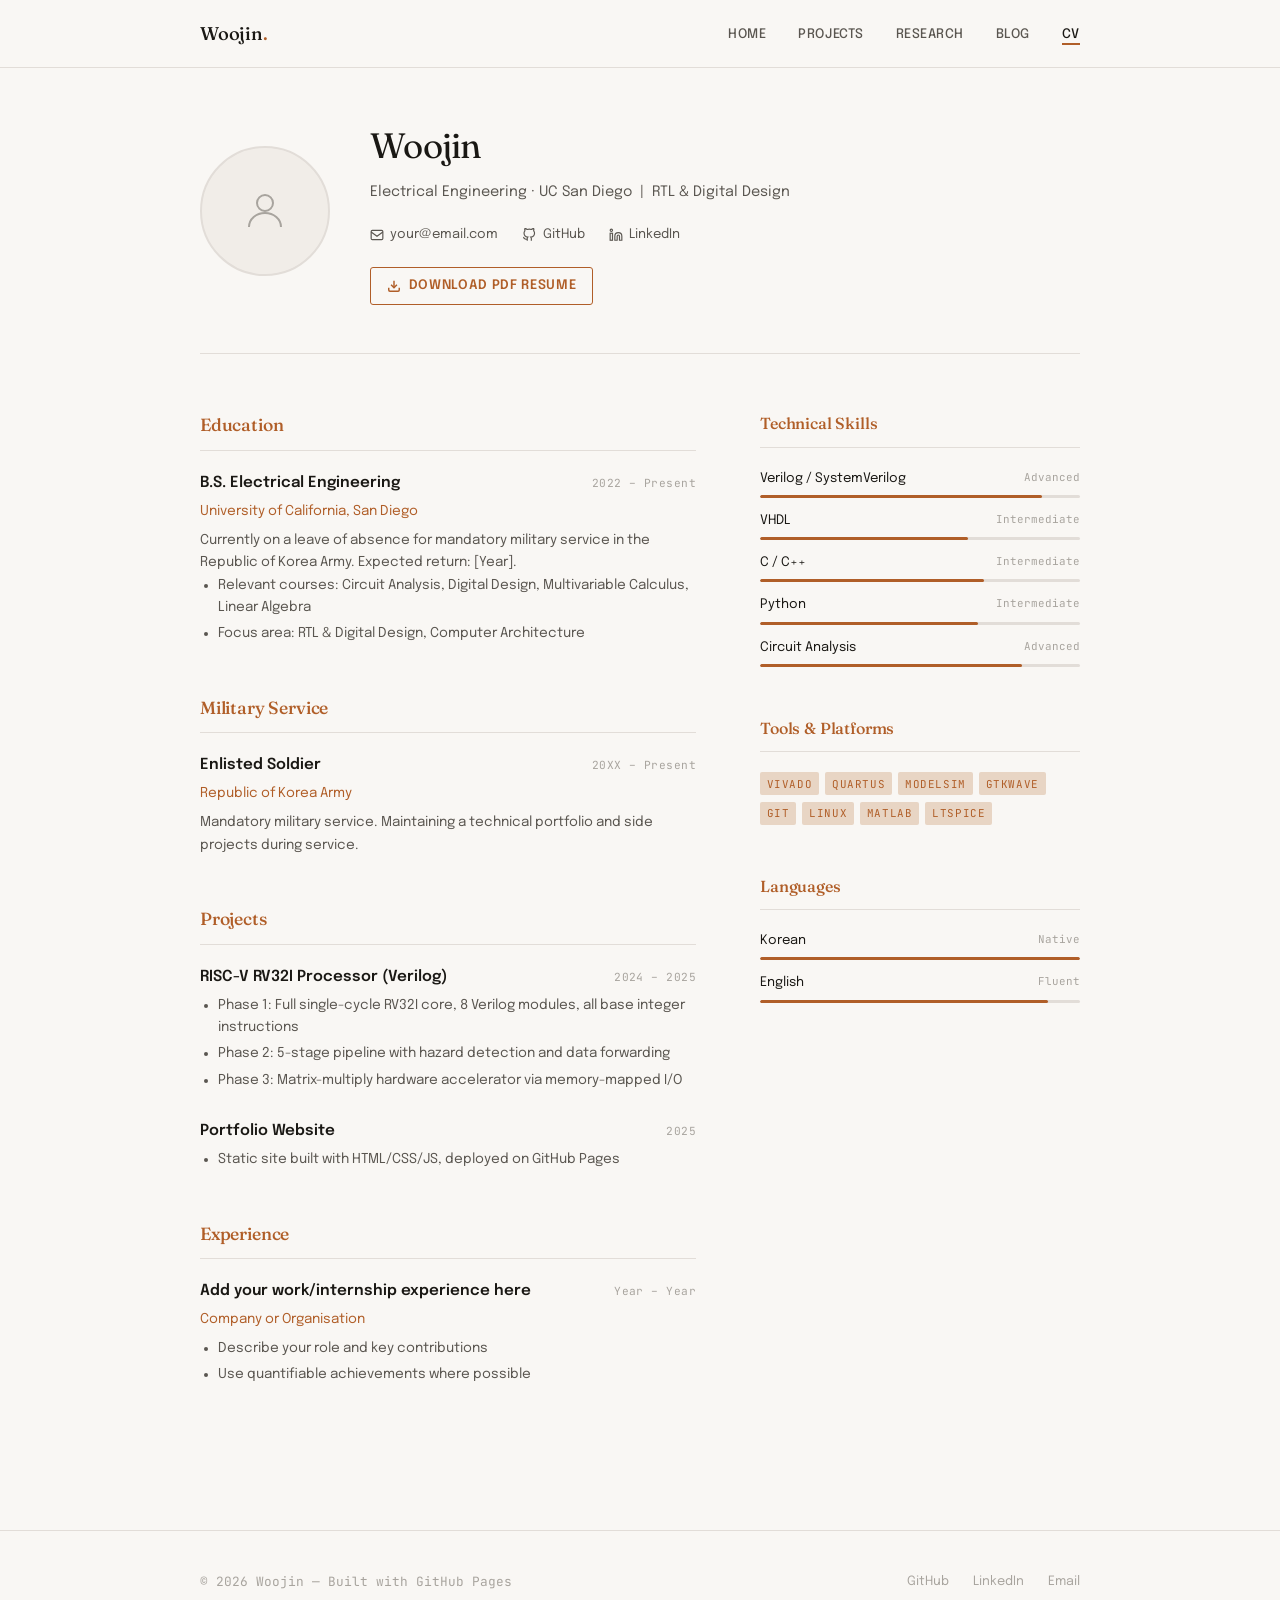
==== cv.html @ 9d66fb84 "Add files via upload" ====
<!DOCTYPE html>
<html lang="en">
<head>
  <meta charset="UTF-8" />
  <meta name="viewport" content="width=device-width, initial-scale=1.0" />
  <title>CV — Woojin</title>
  <meta name="description" content="Curriculum Vitae — Woojin." />
  <link rel="stylesheet" href="/css/style.css" />
</head>
<body>

<!-- Nav injected by nav.js -->

<main class="page-content">
  <div class="container">

    <!-- ── TOP: PHOTO + CONTACT ── -->
    <div class="cv-top">
      <div class="cv-photo">
        <!-- Replace with your photo -->
        <!-- <img src="/assets/photo.jpg" alt="Woojin" /> -->
        <svg width="48" height="48" viewBox="0 0 24 24" fill="none" stroke="#A8A49E" stroke-width="1">
          <circle cx="12" cy="8" r="4"/><path d="M4 20c0-4 3.6-7 8-7s8 3 8 7"/>
        </svg>
      </div>
      <div class="cv-info">
        <h1>Woojin</h1>
        <p class="cv-title">Electrical Engineering · UC San Diego &nbsp;|&nbsp; RTL &amp; Digital Design</p>
        <div class="cv-contacts">
          <a href="mailto:your@email.com">
            <svg viewBox="0 0 24 24" fill="none" stroke="currentColor" stroke-width="2"><rect x="2" y="4" width="20" height="16" rx="2"/><path d="M2 7l10 7 10-7"/></svg>
            your@email.com
          </a>
          <a href="https://github.com/YOUR_USERNAME" target="_blank" rel="noopener">
            <svg viewBox="0 0 24 24" fill="none" stroke="currentColor" stroke-width="2"><path d="M9 19c-5 1.5-5-2.5-7-3m14 6v-3.87a3.37 3.37 0 0 0-.94-2.61c3.14-.35 6.44-1.54 6.44-7A5.44 5.44 0 0 0 20 4.77 5.07 5.07 0 0 0 19.91 1S18.73.65 16 2.48a13.38 13.38 0 0 0-7 0C6.27.65 5.09 1 5.09 1A5.07 5.07 0 0 0 5 4.77a5.44 5.44 0 0 0-1.5 3.78c0 5.42 3.3 6.61 6.44 7A3.37 3.37 0 0 0 9 18.13V22"/></svg>
            GitHub
          </a>
          <a href="https://linkedin.com/in/YOUR_PROFILE" target="_blank" rel="noopener">
            <svg viewBox="0 0 24 24" fill="none" stroke="currentColor" stroke-width="2"><path d="M16 8a6 6 0 0 1 6 6v7h-4v-7a2 2 0 0 0-2-2 2 2 0 0 0-2 2v7h-4v-7a6 6 0 0 1 6-6z"/><rect x="2" y="9" width="4" height="12"/><circle cx="4" cy="4" r="2"/></svg>
            LinkedIn
          </a>
          <!-- Add more: Twitter/X, personal site, etc. -->
        </div>
        <!-- PDF Download -->
        <a class="cv-download" href="/assets/resume.pdf" target="_blank" rel="noopener">
          <svg width="14" height="14" viewBox="0 0 24 24" fill="none" stroke="currentColor" stroke-width="2.5"><path d="M21 15v4a2 2 0 0 1-2 2H5a2 2 0 0 1-2-2v-4"/><polyline points="7 10 12 15 17 10"/><line x1="12" y1="15" x2="12" y2="3"/></svg>
          Download PDF Resume
        </a>
      </div>
    </div>

    <!-- ── BODY: MAIN + SIDEBAR ── -->
    <div class="cv-body">

      <!-- Main column -->
      <div class="cv-main">

        <!-- Education -->
        <div class="cv-section">
          <h2>Education</h2>
          <div class="cv-entry">
            <div class="cv-entry-header">
              <h3>B.S. Electrical Engineering</h3>
              <span class="period">2022 – Present</span>
            </div>
            <p class="institution">University of California, San Diego</p>
            <p>Currently on a leave of absence for mandatory military service in the Republic of Korea Army. Expected return: [Year].</p>
            <ul>
              <li>Relevant courses: Circuit Analysis, Digital Design, Multivariable Calculus, Linear Algebra</li>
              <li>Focus area: RTL &amp; Digital Design, Computer Architecture</li>
            </ul>
          </div>
        </div>

        <!-- Military Service -->
        <div class="cv-section">
          <h2>Military Service</h2>
          <div class="cv-entry">
            <div class="cv-entry-header">
              <h3>Enlisted Soldier</h3>
              <span class="period">20XX – Present</span>
            </div>
            <p class="institution">Republic of Korea Army</p>
            <p>Mandatory military service. Maintaining a technical portfolio and side projects during service.</p>
          </div>
        </div>

        <!-- Projects -->
        <div class="cv-section">
          <h2>Projects</h2>
          <div class="cv-entry">
            <div class="cv-entry-header">
              <h3>RISC-V RV32I Processor (Verilog)</h3>
              <span class="period">2024 – 2025</span>
            </div>
            <ul>
              <li>Phase 1: Full single-cycle RV32I core, 8 Verilog modules, all base integer instructions</li>
              <li>Phase 2: 5-stage pipeline with hazard detection and data forwarding</li>
              <li>Phase 3: Matrix-multiply hardware accelerator via memory-mapped I/O</li>
            </ul>
          </div>
          <div class="cv-entry">
            <div class="cv-entry-header">
              <h3>Portfolio Website</h3>
              <span class="period">2025</span>
            </div>
            <ul>
              <li>Static site built with HTML/CSS/JS, deployed on GitHub Pages</li>
            </ul>
          </div>
        </div>

        <!-- Experience -->
        <div class="cv-section">
          <h2>Experience</h2>
          <div class="cv-entry">
            <div class="cv-entry-header">
              <h3>Add your work/internship experience here</h3>
              <span class="period">Year – Year</span>
            </div>
            <p class="institution">Company or Organisation</p>
            <ul>
              <li>Describe your role and key contributions</li>
              <li>Use quantifiable achievements where possible</li>
            </ul>
          </div>
        </div>

      </div>

      <!-- Sidebar -->
      <div class="cv-sidebar">

        <!-- Technical Skills -->
        <div class="cv-section">
          <h2>Technical Skills</h2>
          <div class="skill-list">
            <div class="skill-item">
              <div class="skill-name"><span>Verilog / SystemVerilog</span><span style="font-family:var(--font-mono);font-size:0.68rem;color:var(--ink-faint);">Advanced</span></div>
              <div class="skill-bar"><div class="skill-bar-fill" style="width:88%"></div></div>
            </div>
            <div class="skill-item">
              <div class="skill-name"><span>VHDL</span><span style="font-family:var(--font-mono);font-size:0.68rem;color:var(--ink-faint);">Intermediate</span></div>
              <div class="skill-bar"><div class="skill-bar-fill" style="width:65%"></div></div>
            </div>
            <div class="skill-item">
              <div class="skill-name"><span>C / C++</span><span style="font-family:var(--font-mono);font-size:0.68rem;color:var(--ink-faint);">Intermediate</span></div>
              <div class="skill-bar"><div class="skill-bar-fill" style="width:70%"></div></div>
            </div>
            <div class="skill-item">
              <div class="skill-name"><span>Python</span><span style="font-family:var(--font-mono);font-size:0.68rem;color:var(--ink-faint);">Intermediate</span></div>
              <div class="skill-bar"><div class="skill-bar-fill" style="width:68%"></div></div>
            </div>
            <div class="skill-item">
              <div class="skill-name"><span>Circuit Analysis</span><span style="font-family:var(--font-mono);font-size:0.68rem;color:var(--ink-faint);">Advanced</span></div>
              <div class="skill-bar"><div class="skill-bar-fill" style="width:82%"></div></div>
            </div>
          </div>
        </div>

        <!-- Tools -->
        <div class="cv-section">
          <h2>Tools &amp; Platforms</h2>
          <div class="cv-tag-list">
            <span class="tag">Vivado</span>
            <span class="tag">Quartus</span>
            <span class="tag">ModelSim</span>
            <span class="tag">GTKWave</span>
            <span class="tag">Git</span>
            <span class="tag">Linux</span>
            <span class="tag">MATLAB</span>
            <span class="tag">LTspice</span>
          </div>
        </div>

        <!-- Languages -->
        <div class="cv-section">
          <h2>Languages</h2>
          <div class="skill-list">
            <div class="skill-item">
              <div class="skill-name"><span>Korean</span><span style="font-family:var(--font-mono);font-size:0.68rem;color:var(--ink-faint);">Native</span></div>
              <div class="skill-bar"><div class="skill-bar-fill" style="width:100%"></div></div>
            </div>
            <div class="skill-item">
              <div class="skill-name"><span>English</span><span style="font-family:var(--font-mono);font-size:0.68rem;color:var(--ink-faint);">Fluent</span></div>
              <div class="skill-bar"><div class="skill-bar-fill" style="width:90%"></div></div>
            </div>
          </div>
        </div>

      </div>
    </div><!-- /.cv-body -->
  </div>
</main>

<script src="/js/nav.js"></script>
</body>
</html>
---- css/style.css ----
/* ============================================
   PORTFOLIO — WOOJIN
   Aesthetic: Refined Technical / Editorial
   Fonts: Fraunces (display) + Epilogue (body) + JetBrains Mono (accent)
   ============================================ */

@import url('https://fonts.googleapis.com/css2?family=Fraunces:ital,opsz,wght@0,9..144,300;0,9..144,400;0,9..144,500;0,9..144,600;1,9..144,300;1,9..144,400&family=Epilogue:wght@300;400;500;600&family=JetBrains+Mono:wght@300;400&display=swap');

/* ---- RESET & BASE ---- */
*, *::before, *::after { box-sizing: border-box; margin: 0; padding: 0; }

:root {
  --bg:        #F9F7F4;
  --bg-card:   #FFFFFF;
  --ink:        #1A1814;
  --ink-soft:   #5A5650;
  --ink-faint:  #A8A49E;
  --accent:     #B05E28;        /* warm terracotta */
  --accent-lt:  #E8D5C4;
  --rule:       #E2DDD8;
  --mono-bg:    #F1EDE8;

  --font-display: 'Fraunces', Georgia, serif;
  --font-body:    'Epilogue', sans-serif;
  --font-mono:    'JetBrains Mono', 'Courier New', monospace;

  --nav-h: 68px;
  --max-w: 960px;
  --gutter: clamp(1.25rem, 5vw, 2.5rem);

  --ease: cubic-bezier(0.16, 1, 0.3, 1);
  --t-fast: 160ms;
  --t-med:  280ms;
}

html { font-size: 16px; scroll-behavior: smooth; }

body {
  font-family: var(--font-body);
  background: var(--bg);
  color: var(--ink);
  line-height: 1.7;
  -webkit-font-smoothing: antialiased;
}

a { color: inherit; text-decoration: none; }
img { display: block; max-width: 100%; }
ul { list-style: none; }

/* ---- UTILITY ---- */
.container {
  width: 100%;
  max-width: var(--max-w);
  margin: 0 auto;
  padding: 0 var(--gutter);
}

.tag {
  display: inline-block;
  font-family: var(--font-mono);
  font-size: 0.68rem;
  letter-spacing: 0.06em;
  text-transform: uppercase;
  color: var(--accent);
  background: var(--accent-lt);
  padding: 0.2em 0.6em;
  border-radius: 2px;
}

.divider {
  width: 100%;
  height: 1px;
  background: var(--rule);
  margin: 0;
}

/* ---- NAV ---- */
header {
  position: sticky;
  top: 0;
  z-index: 100;
  background: var(--bg);
  border-bottom: 1px solid var(--rule);
  height: var(--nav-h);
  display: flex;
  align-items: center;
  transition: box-shadow var(--t-fast);
}
header.scrolled { box-shadow: 0 2px 16px rgba(0,0,0,0.06); }

.nav-inner {
  display: flex;
  align-items: center;
  justify-content: space-between;
  width: 100%;
}

.nav-logo {
  font-family: var(--font-display);
  font-size: 1.15rem;
  font-weight: 500;
  letter-spacing: -0.01em;
  color: var(--ink);
  transition: color var(--t-fast);
}
.nav-logo:hover { color: var(--accent); }
.nav-logo span { color: var(--accent); }

nav ul {
  display: flex;
  align-items: center;
  gap: 2rem;
}

nav a {
  font-size: 0.82rem;
  font-weight: 500;
  letter-spacing: 0.04em;
  text-transform: uppercase;
  color: var(--ink-soft);
  position: relative;
  padding-bottom: 2px;
  transition: color var(--t-fast);
}
nav a::after {
  content: '';
  position: absolute;
  bottom: -2px;
  left: 0;
  width: 0;
  height: 1.5px;
  background: var(--accent);
  transition: width var(--t-med) var(--ease);
}
nav a:hover, nav a.active { color: var(--ink); }
nav a:hover::after, nav a.active::after { width: 100%; }

/* Hamburger */
.nav-toggle {
  display: none;
  background: none;
  border: none;
  cursor: pointer;
  flex-direction: column;
  gap: 5px;
  padding: 4px;
}
.nav-toggle span {
  display: block;
  width: 22px;
  height: 1.5px;
  background: var(--ink);
  transition: all var(--t-med) var(--ease);
}
.nav-toggle.open span:nth-child(1) { transform: translateY(6.5px) rotate(45deg); }
.nav-toggle.open span:nth-child(2) { opacity: 0; }
.nav-toggle.open span:nth-child(3) { transform: translateY(-6.5px) rotate(-45deg); }

/* Mobile nav */
.mobile-nav {
  display: none;
  position: fixed;
  top: var(--nav-h);
  left: 0;
  right: 0;
  background: var(--bg);
  border-bottom: 1px solid var(--rule);
  padding: 1.5rem var(--gutter) 2rem;
  z-index: 99;
  transform: translateY(-110%);
  transition: transform var(--t-med) var(--ease);
}
.mobile-nav.open { transform: translateY(0); }
.mobile-nav ul { flex-direction: column; gap: 0; }
.mobile-nav a {
  display: block;
  font-size: 1rem;
  padding: 0.75rem 0;
  border-bottom: 1px solid var(--rule);
}
.mobile-nav a::after { display: none; }

/* ---- PAGE HEADER ---- */
.page-hero {
  padding: 5rem 0 3.5rem;
  border-bottom: 1px solid var(--rule);
  margin-bottom: 4rem;
}
.page-hero .eyebrow {
  font-family: var(--font-mono);
  font-size: 0.72rem;
  letter-spacing: 0.1em;
  text-transform: uppercase;
  color: var(--ink-faint);
  margin-bottom: 1rem;
}
.page-hero h1 {
  font-family: var(--font-display);
  font-size: clamp(2.4rem, 5vw, 3.6rem);
  font-weight: 300;
  line-height: 1.1;
  letter-spacing: -0.02em;
  margin-bottom: 1rem;
}
.page-hero p {
  font-size: 1.05rem;
  color: var(--ink-soft);
  max-width: 560px;
  line-height: 1.65;
}

/* ---- FOOTER ---- */
footer {
  border-top: 1px solid var(--rule);
  padding: 2.5rem 0;
  margin-top: 6rem;
}
.footer-inner {
  display: flex;
  align-items: center;
  justify-content: space-between;
  gap: 1rem;
}
.footer-inner p {
  font-size: 0.8rem;
  color: var(--ink-faint);
  font-family: var(--font-mono);
}
.footer-links {
  display: flex;
  gap: 1.5rem;
}
.footer-links a {
  font-size: 0.8rem;
  color: var(--ink-faint);
  transition: color var(--t-fast);
}
.footer-links a:hover { color: var(--accent); }

/* ---- PAGE FADE-IN ---- */
.page-content { animation: fadeUp 0.5s var(--ease) both; }
@keyframes fadeUp {
  from { opacity: 0; transform: translateY(18px); }
  to   { opacity: 1; transform: translateY(0); }
}

/* ====== HOME ====== */
.home-hero {
  display: grid;
  grid-template-columns: 1fr 1fr;
  gap: 4rem;
  align-items: center;
  padding: 5.5rem 0 5rem;
  border-bottom: 1px solid var(--rule);
}

.home-hero-text .greeting {
  font-family: var(--font-mono);
  font-size: 0.75rem;
  letter-spacing: 0.1em;
  text-transform: uppercase;
  color: var(--accent);
  margin-bottom: 1.5rem;
}

.home-hero-text h1 {
  font-family: var(--font-display);
  font-size: clamp(2.8rem, 5vw, 4.2rem);
  font-weight: 400;
  line-height: 1.08;
  letter-spacing: -0.03em;
  margin-bottom: 0.4rem;
}

.home-hero-text h1 em {
  font-style: italic;
  font-weight: 300;
  color: var(--accent);
}

.home-hero-text .subtitle {
  font-size: 0.95rem;
  font-weight: 500;
  letter-spacing: 0.02em;
  text-transform: uppercase;
  color: var(--ink-soft);
  margin-bottom: 1.5rem;
}

.home-hero-text p {
  font-size: 1rem;
  color: var(--ink-soft);
  line-height: 1.75;
  max-width: 440px;
  margin-bottom: 2.5rem;
}

.btn-group { display: flex; gap: 1rem; flex-wrap: wrap; }

.btn {
  display: inline-flex;
  align-items: center;
  gap: 0.5rem;
  font-size: 0.82rem;
  font-weight: 600;
  letter-spacing: 0.05em;
  text-transform: uppercase;
  padding: 0.75em 1.5em;
  border-radius: 3px;
  transition: all var(--t-med) var(--ease);
  cursor: pointer;
  border: 1.5px solid transparent;
}
.btn-primary {
  background: var(--accent);
  color: #fff;
  border-color: var(--accent);
}
.btn-primary:hover { background: #963F0F; border-color: #963F0F; }
.btn-outline {
  background: transparent;
  color: var(--ink);
  border-color: var(--rule);
}
.btn-outline:hover { border-color: var(--ink); }

.home-hero-img {
  position: relative;
}
.photo-frame {
  width: 100%;
  aspect-ratio: 4/5;
  background: var(--mono-bg);
  border: 1px solid var(--rule);
  border-radius: 2px;
  overflow: hidden;
  display: flex;
  align-items: center;
  justify-content: center;
  position: relative;
}
.photo-frame img { width: 100%; height: 100%; object-fit: cover; }
.photo-placeholder {
  display: flex;
  flex-direction: column;
  align-items: center;
  gap: 0.75rem;
  color: var(--ink-faint);
}
.photo-placeholder svg { width: 48px; height: 48px; opacity: 0.4; }
.photo-placeholder span { font-family: var(--font-mono); font-size: 0.7rem; letter-spacing: 0.1em; }
.photo-badge {
  position: absolute;
  bottom: 1rem;
  right: 1rem;
  background: var(--bg);
  border: 1px solid var(--rule);
  padding: 0.5rem 0.75rem;
  border-radius: 2px;
  font-family: var(--font-mono);
  font-size: 0.66rem;
  letter-spacing: 0.06em;
  color: var(--ink-soft);
}

/* Home sections */
.home-section {
  padding: 4.5rem 0;
  border-bottom: 1px solid var(--rule);
}
.home-section-header {
  display: flex;
  align-items: baseline;
  justify-content: space-between;
  margin-bottom: 2.5rem;
}
.home-section-header h2 {
  font-family: var(--font-display);
  font-size: 1.6rem;
  font-weight: 400;
  letter-spacing: -0.02em;
}
.home-section-header a {
  font-size: 0.8rem;
  font-weight: 600;
  letter-spacing: 0.04em;
  text-transform: uppercase;
  color: var(--accent);
  transition: opacity var(--t-fast);
}
.home-section-header a:hover { opacity: 0.7; }

/* Skills grid */
.skills-grid {
  display: grid;
  grid-template-columns: repeat(3, 1fr);
  gap: 1.25rem;
}
.skill-card {
  padding: 1.5rem;
  background: var(--bg-card);
  border: 1px solid var(--rule);
  border-radius: 3px;
  transition: border-color var(--t-fast), transform var(--t-med) var(--ease);
}
.skill-card:hover { border-color: var(--accent); transform: translateY(-2px); }
.skill-card .skill-icon {
  font-family: var(--font-mono);
  font-size: 1.4rem;
  margin-bottom: 0.75rem;
  color: var(--accent);
}
.skill-card h3 {
  font-size: 0.9rem;
  font-weight: 600;
  margin-bottom: 0.4rem;
}
.skill-card p {
  font-size: 0.82rem;
  color: var(--ink-soft);
  line-height: 1.6;
}

/* Featured cards */
.featured-grid {
  display: grid;
  grid-template-columns: 1fr 1fr;
  gap: 1.5rem;
}
.featured-card {
  display: flex;
  gap: 1.25rem;
  padding: 1.5rem;
  background: var(--bg-card);
  border: 1px solid var(--rule);
  border-radius: 3px;
  transition: border-color var(--t-fast), box-shadow var(--t-med) var(--ease);
  cursor: pointer;
}
.featured-card:hover {
  border-color: var(--accent-lt);
  box-shadow: 0 4px 24px rgba(176,94,40,0.08);
}
.featured-thumb {
  width: 80px;
  height: 80px;
  flex-shrink: 0;
  background: var(--mono-bg);
  border: 1px solid var(--rule);
  border-radius: 2px;
  overflow: hidden;
}
.featured-thumb img { width: 100%; height: 100%; object-fit: cover; }
.featured-body h3 {
  font-size: 0.95rem;
  font-weight: 600;
  margin-bottom: 0.35rem;
  line-height: 1.3;
}
.featured-body p { font-size: 0.82rem; color: var(--ink-soft); line-height: 1.55; }
.featured-body .tags { display: flex; gap: 0.4rem; flex-wrap: wrap; margin-top: 0.6rem; }

/* ====== PROJECTS / RESEARCH LIST ====== */
.entry-list { display: flex; flex-direction: column; }
.entry-item {
  display: grid;
  grid-template-columns: 260px 1fr;
  gap: 2.5rem;
  align-items: start;
  padding: 2.5rem 0;
  border-bottom: 1px solid var(--rule);
  text-decoration: none;
  color: inherit;
  transition: background var(--t-fast);
  position: relative;
}
.entry-item:first-child { border-top: 1px solid var(--rule); }

.entry-img {
  width: 100%;
  aspect-ratio: 16/10;
  background: var(--mono-bg);
  border: 1px solid var(--rule);
  border-radius: 2px;
  overflow: hidden;
  transition: border-color var(--t-med);
  flex-shrink: 0;
  display: flex;
  align-items: center;
  justify-content: center;
  color: var(--ink-faint);
  font-family: var(--font-mono);
  font-size: 0.7rem;
}
.entry-img img { width: 100%; height: 100%; object-fit: cover; }

.entry-body { padding-top: 0.25rem; }

.entry-meta {
  display: flex;
  align-items: center;
  gap: 0.75rem;
  margin-bottom: 0.75rem;
  flex-wrap: wrap;
}
.entry-date {
  font-family: var(--font-mono);
  font-size: 0.68rem;
  color: var(--ink-faint);
  letter-spacing: 0.05em;
}

.entry-body h2 {
  font-family: var(--font-display);
  font-size: 1.35rem;
  font-weight: 400;
  letter-spacing: -0.015em;
  line-height: 1.25;
  margin-bottom: 0.6rem;
  transition: color var(--t-fast);
}
.entry-item:hover .entry-body h2 { color: var(--accent); }
.entry-item:hover .entry-img { border-color: var(--accent-lt); }

.entry-body p {
  font-size: 0.9rem;
  color: var(--ink-soft);
  line-height: 1.65;
  margin-bottom: 1rem;
  display: -webkit-box;
  -webkit-line-clamp: 3;
  -webkit-box-orient: vertical;
  overflow: hidden;
}
.entry-tags { display: flex; gap: 0.4rem; flex-wrap: wrap; }

.entry-arrow {
  position: absolute;
  right: 0;
  top: 50%;
  transform: translateY(-50%);
  opacity: 0;
  transition: opacity var(--t-fast), transform var(--t-med) var(--ease);
  color: var(--accent);
  font-size: 1.2rem;
}
.entry-item:hover .entry-arrow { opacity: 1; transform: translateY(-50%) translateX(4px); }

/* ====== BLOG ====== */
.blog-grid {
  display: grid;
  grid-template-columns: repeat(2, 1fr);
  gap: 2rem;
}
.blog-card {
  display: flex;
  flex-direction: column;
  background: var(--bg-card);
  border: 1px solid var(--rule);
  border-radius: 3px;
  overflow: hidden;
  cursor: pointer;
  text-decoration: none;
  color: inherit;
  transition: border-color var(--t-fast), box-shadow var(--t-med) var(--ease);
}
.blog-card:hover {
  border-color: var(--accent-lt);
  box-shadow: 0 4px 24px rgba(176,94,40,0.08);
}
.blog-card-img {
  width: 100%;
  aspect-ratio: 16/9;
  background: var(--mono-bg);
  overflow: hidden;
  display: flex;
  align-items: center;
  justify-content: center;
  color: var(--ink-faint);
  font-family: var(--font-mono);
  font-size: 0.72rem;
}
.blog-card-img img { width: 100%; height: 100%; object-fit: cover; }
.blog-card-body { padding: 1.5rem; flex: 1; display: flex; flex-direction: column; }
.blog-card-body .blog-meta {
  display: flex;
  gap: 0.75rem;
  align-items: center;
  margin-bottom: 0.75rem;
}
.blog-card-body h2 {
  font-family: var(--font-display);
  font-size: 1.2rem;
  font-weight: 400;
  letter-spacing: -0.01em;
  line-height: 1.3;
  margin-bottom: 0.5rem;
  transition: color var(--t-fast);
}
.blog-card:hover h2 { color: var(--accent); }
.blog-card-body p {
  font-size: 0.85rem;
  color: var(--ink-soft);
  line-height: 1.6;
  flex: 1;
}
.blog-card-footer {
  margin-top: 1rem;
  padding-top: 1rem;
  border-top: 1px solid var(--rule);
  font-family: var(--font-mono);
  font-size: 0.66rem;
  letter-spacing: 0.06em;
  text-transform: uppercase;
  color: var(--accent);
}

/* ====== CV PAGE ====== */
.cv-top {
  display: grid;
  grid-template-columns: auto 1fr;
  gap: 2.5rem;
  align-items: center;
  padding: 3rem 0;
  border-bottom: 1px solid var(--rule);
  margin-bottom: 3.5rem;
}
.cv-photo {
  width: 130px;
  height: 130px;
  border-radius: 50%;
  background: var(--mono-bg);
  border: 2px solid var(--rule);
  overflow: hidden;
  flex-shrink: 0;
  display: flex;
  align-items: center;
  justify-content: center;
}
.cv-photo img { width: 100%; height: 100%; object-fit: cover; }
.cv-info h1 {
  font-family: var(--font-display);
  font-size: 2.2rem;
  font-weight: 400;
  letter-spacing: -0.02em;
  margin-bottom: 0.25rem;
}
.cv-info .cv-title {
  font-size: 0.9rem;
  color: var(--ink-soft);
  margin-bottom: 1.25rem;
}
.cv-contacts {
  display: flex;
  gap: 1.5rem;
  flex-wrap: wrap;
}
.cv-contacts a {
  display: flex;
  align-items: center;
  gap: 0.4rem;
  font-size: 0.82rem;
  color: var(--ink-soft);
  transition: color var(--t-fast);
}
.cv-contacts a:hover { color: var(--accent); }
.cv-contacts svg { width: 14px; height: 14px; flex-shrink: 0; }

.cv-download {
  display: inline-flex;
  align-items: center;
  gap: 0.5rem;
  margin-top: 1.25rem;
  font-size: 0.82rem;
  font-weight: 600;
  letter-spacing: 0.05em;
  text-transform: uppercase;
  color: var(--accent);
  border: 1.5px solid var(--accent);
  padding: 0.55em 1.2em;
  border-radius: 3px;
  transition: all var(--t-fast);
}
.cv-download:hover { background: var(--accent); color: #fff; }

.cv-body { display: grid; grid-template-columns: 1fr 320px; gap: 4rem; }

.cv-section { margin-bottom: 3rem; }
.cv-section h2 {
  font-family: var(--font-display);
  font-size: 1.1rem;
  font-weight: 500;
  letter-spacing: -0.01em;
  color: var(--accent);
  margin-bottom: 1.25rem;
  padding-bottom: 0.6rem;
  border-bottom: 1px solid var(--rule);
}
.cv-entry { margin-bottom: 1.75rem; }
.cv-entry-header {
  display: flex;
  justify-content: space-between;
  align-items: baseline;
  gap: 1rem;
  margin-bottom: 0.2rem;
}
.cv-entry-header h3 { font-size: 0.95rem; font-weight: 600; }
.cv-entry-header .period {
  font-family: var(--font-mono);
  font-size: 0.7rem;
  color: var(--ink-faint);
  white-space: nowrap;
  letter-spacing: 0.04em;
}
.cv-entry .institution {
  font-size: 0.85rem;
  color: var(--accent);
  margin-bottom: 0.4rem;
}
.cv-entry p, .cv-entry ul {
  font-size: 0.85rem;
  color: var(--ink-soft);
  line-height: 1.65;
}
.cv-entry ul { list-style: disc; padding-left: 1.1rem; }
.cv-entry ul li { margin-bottom: 0.25rem; }

.cv-sidebar .cv-section h2 { font-size: 1rem; }

.skill-list { display: flex; flex-direction: column; gap: 0.75rem; }
.skill-item { }
.skill-name {
  display: flex;
  justify-content: space-between;
  font-size: 0.82rem;
  margin-bottom: 0.3rem;
}
.skill-bar {
  height: 3px;
  background: var(--rule);
  border-radius: 2px;
  overflow: hidden;
}
.skill-bar-fill {
  height: 100%;
  background: var(--accent);
  border-radius: 2px;
  transition: width 1s var(--ease);
}

.cv-tag-list { display: flex; flex-wrap: wrap; gap: 0.4rem; }

/* ====== SINGLE POST (PROJECT/RESEARCH/BLOG) ====== */
.post-header {
  padding: 4.5rem 0 3rem;
  border-bottom: 1px solid var(--rule);
  margin-bottom: 3rem;
}
.post-header .back {
  display: inline-flex;
  align-items: center;
  gap: 0.4rem;
  font-size: 0.78rem;
  font-weight: 600;
  letter-spacing: 0.04em;
  text-transform: uppercase;
  color: var(--ink-faint);
  margin-bottom: 1.5rem;
  transition: color var(--t-fast);
}
.post-header .back:hover { color: var(--accent); }
.post-header .post-meta {
  display: flex;
  gap: 0.75rem;
  flex-wrap: wrap;
  margin-bottom: 1rem;
}
.post-header h1 {
  font-family: var(--font-display);
  font-size: clamp(2rem, 4.5vw, 3rem);
  font-weight: 400;
  letter-spacing: -0.025em;
  line-height: 1.1;
  margin-bottom: 1rem;
}
.post-header .lead {
  font-size: 1.1rem;
  color: var(--ink-soft);
  max-width: 600px;
  line-height: 1.65;
}

.post-cover {
  width: 100%;
  aspect-ratio: 16/7;
  background: var(--mono-bg);
  border: 1px solid var(--rule);
  border-radius: 3px;
  overflow: hidden;
  margin-bottom: 3rem;
  display: flex;
  align-items: center;
  justify-content: center;
  color: var(--ink-faint);
  font-family: var(--font-mono);
  font-size: 0.8rem;
}
.post-cover img { width: 100%; height: 100%; object-fit: cover; }

.post-layout {
  display: grid;
  grid-template-columns: 1fr 220px;
  gap: 4rem;
  align-items: start;
}

.post-content { max-width: 680px; }
.post-content h2 {
  font-family: var(--font-display);
  font-size: 1.55rem;
  font-weight: 400;
  letter-spacing: -0.015em;
  margin: 2.5rem 0 0.75rem;
}
.post-content h3 {
  font-size: 1.05rem;
  font-weight: 600;
  margin: 2rem 0 0.5rem;
}
.post-content p {
  font-size: 0.97rem;
  line-height: 1.8;
  color: var(--ink-soft);
  margin-bottom: 1.25rem;
}
.post-content pre {
  background: var(--mono-bg);
  border: 1px solid var(--rule);
  border-radius: 3px;
  padding: 1.25rem 1.5rem;
  overflow-x: auto;
  margin: 1.5rem 0;
}
.post-content code {
  font-family: var(--font-mono);
  font-size: 0.82rem;
  color: var(--accent);
  background: var(--mono-bg);
  padding: 0.1em 0.35em;
  border-radius: 2px;
}
.post-content pre code {
  background: none;
  padding: 0;
  color: var(--ink);
}
.post-content img {
  width: 100%;
  border: 1px solid var(--rule);
  border-radius: 3px;
  margin: 1.5rem 0;
}
.post-content blockquote {
  border-left: 3px solid var(--accent);
  padding-left: 1.25rem;
  margin: 1.5rem 0;
  color: var(--ink-soft);
  font-style: italic;
}
.post-content ul, .post-content ol {
  padding-left: 1.5rem;
  margin-bottom: 1.25rem;
  color: var(--ink-soft);
  font-size: 0.97rem;
  line-height: 1.8;
}
.post-content ul { list-style: disc; }
.post-content ol { list-style: decimal; }
.post-content li { margin-bottom: 0.3rem; }

.post-sidebar { position: sticky; top: calc(var(--nav-h) + 2rem); }
.sidebar-section {
  margin-bottom: 2rem;
  padding-bottom: 2rem;
  border-bottom: 1px solid var(--rule);
}
.sidebar-section:last-child { border-bottom: none; }
.sidebar-section h4 {
  font-family: var(--font-mono);
  font-size: 0.65rem;
  letter-spacing: 0.1em;
  text-transform: uppercase;
  color: var(--ink-faint);
  margin-bottom: 0.75rem;
}
.sidebar-section p, .sidebar-section a {
  font-size: 0.82rem;
  color: var(--ink-soft);
  line-height: 1.6;
}
.sidebar-section a { display: block; transition: color var(--t-fast); }
.sidebar-section a:hover { color: var(--accent); }
.sidebar-toc a {
  padding: 0.25rem 0;
  font-size: 0.8rem;
  border-left: 2px solid var(--rule);
  padding-left: 0.75rem;
  transition: border-color var(--t-fast), color var(--t-fast);
}
.sidebar-toc a.active,
.sidebar-toc a:hover { border-color: var(--accent); color: var(--accent); }

/* ====== RESPONSIVE ====== */
@media (max-width: 768px) {
  nav ul { display: none; }
  .nav-toggle { display: flex; }
  .mobile-nav { display: block; }

  .home-hero {
    grid-template-columns: 1fr;
    padding: 3rem 0 3rem;
  }
  .home-hero-img { order: -1; max-width: 280px; margin: 0 auto; }

  .skills-grid { grid-template-columns: 1fr 1fr; }
  .featured-grid { grid-template-columns: 1fr; }
  .blog-grid { grid-template-columns: 1fr; }

  .entry-item {
    grid-template-columns: 1fr;
    gap: 1.25rem;
  }
  .entry-arrow { display: none; }

  .cv-top { grid-template-columns: 1fr; text-align: center; }
  .cv-photo { margin: 0 auto; }
  .cv-contacts { justify-content: center; }
  .cv-body { grid-template-columns: 1fr; gap: 0; }

  .post-layout { grid-template-columns: 1fr; }
  .post-sidebar { position: static; }

  .footer-inner { flex-direction: column; align-items: flex-start; gap: 0.75rem; }
}

@media (max-width: 520px) {
  .skills-grid { grid-template-columns: 1fr; }
}
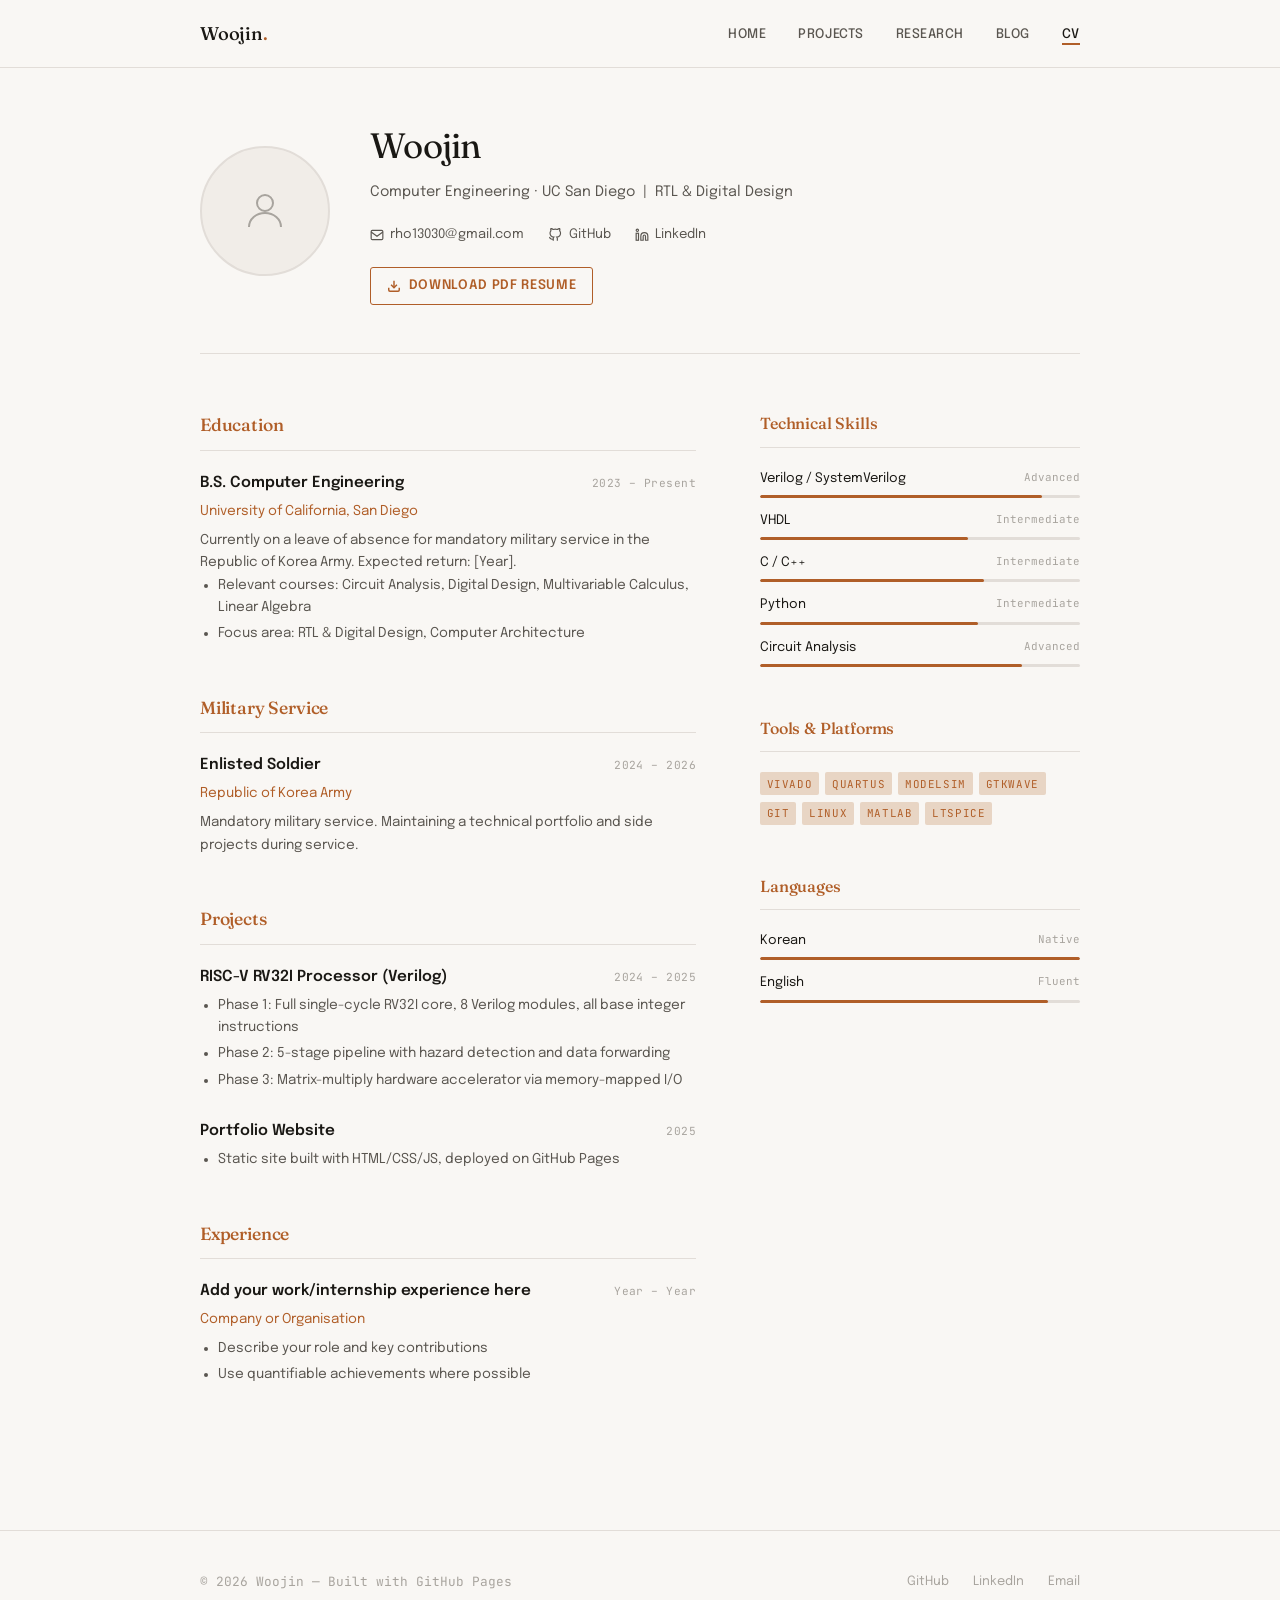
==== commit c124f0cf: "Update cv.html" ====
--- a/cv.html
+++ b/cv.html
@@ -25,11 +25,11 @@
       </div>
       <div class="cv-info">
         <h1>Woojin</h1>
-        <p class="cv-title">Electrical Engineering · UC San Diego &nbsp;|&nbsp; RTL &amp; Digital Design</p>
+        <p class="cv-title">Computer Engineering · UC San Diego &nbsp;|&nbsp; RTL &amp; Digital Design</p>
         <div class="cv-contacts">
           <a href="mailto:your@email.com">
             <svg viewBox="0 0 24 24" fill="none" stroke="currentColor" stroke-width="2"><rect x="2" y="4" width="20" height="16" rx="2"/><path d="M2 7l10 7 10-7"/></svg>
-            your@email.com
+            rho13030@gmail.com
           </a>
           <a href="https://github.com/YOUR_USERNAME" target="_blank" rel="noopener">
             <svg viewBox="0 0 24 24" fill="none" stroke="currentColor" stroke-width="2"><path d="M9 19c-5 1.5-5-2.5-7-3m14 6v-3.87a3.37 3.37 0 0 0-.94-2.61c3.14-.35 6.44-1.54 6.44-7A5.44 5.44 0 0 0 20 4.77 5.07 5.07 0 0 0 19.91 1S18.73.65 16 2.48a13.38 13.38 0 0 0-7 0C6.27.65 5.09 1 5.09 1A5.07 5.07 0 0 0 5 4.77a5.44 5.44 0 0 0-1.5 3.78c0 5.42 3.3 6.61 6.44 7A3.37 3.37 0 0 0 9 18.13V22"/></svg>
@@ -60,8 +60,8 @@
           <h2>Education</h2>
           <div class="cv-entry">
             <div class="cv-entry-header">
-              <h3>B.S. Electrical Engineering</h3>
-              <span class="period">2022 – Present</span>
+              <h3>B.S. Computer Engineering</h3>
+              <span class="period">2023 – Present</span>
             </div>
             <p class="institution">University of California, San Diego</p>
             <p>Currently on a leave of absence for mandatory military service in the Republic of Korea Army. Expected return: [Year].</p>
@@ -78,7 +78,7 @@
           <div class="cv-entry">
             <div class="cv-entry-header">
               <h3>Enlisted Soldier</h3>
-              <span class="period">20XX – Present</span>
+              <span class="period">2024 – 2026</span>
             </div>
             <p class="institution">Republic of Korea Army</p>
             <p>Mandatory military service. Maintaining a technical portfolio and side projects during service.</p>
